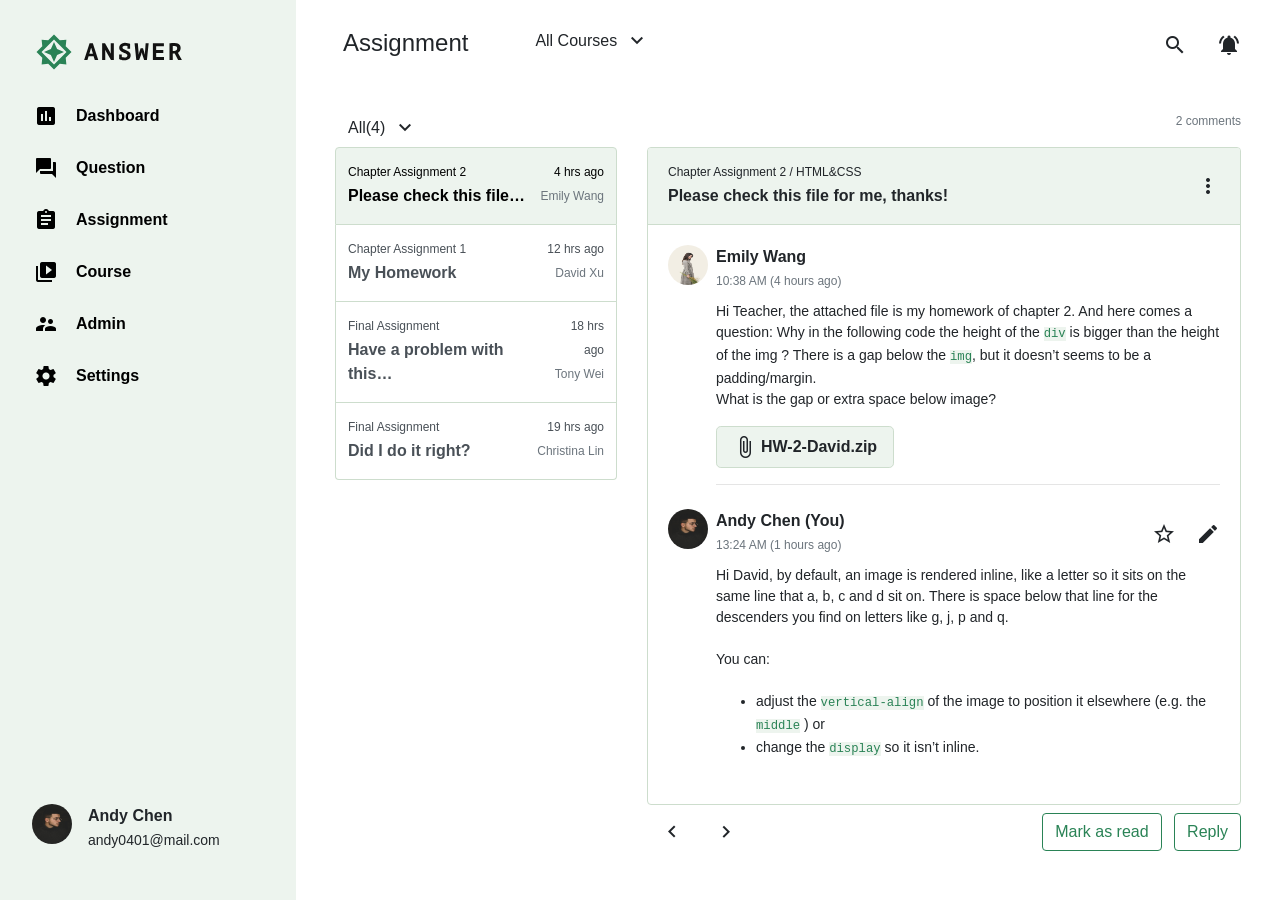
==== index.html @ 3e81391b "Update 2020-06-01T17:28:02.385Z" ====
<!DOCTYPE html>
<html lang="en">

<head>
  <meta charset="UTF-8">
  <meta name="viewport" content="width=device-width, initial-scale=1.0">
  <meta http-equiv="X-UA-Compatible" content="ie=edge">
  <title>Assignment</title>
  <link rel="stylesheet" href="./assets/style/all.css">
  <link href="https://fonts.googleapis.com/icon?family=Material+Icons"
      rel="stylesheet">
</head>

<body>
  <div class="d-flex">
    <div class="sider">
    <a class="logo d-block" href="assignment.html">
      <h1 class=" hide-text">ANSWER</h1>
    </a>
      <ul class="list-unstyled font-weight-bold">
        <li>
          <a class="d-flex" href="">
            <i class="material-icons icon">
              assessment
            </i>
            <p class="font-1">Dashboard</p>
          </a>
        </li>
        <li >
          <a class="d-flex" href="">
            <i class="material-icons icon">
              question_answer
            </i>
            <p class="font-1">Question</p>
          </a>
        </li>
        <li >
          <a class="d-flex" href="assignment.html">
            <i class="material-icons icon">
              assignment
            </i>
            <p class="font-1">Assignment</p>
          </a>
        </li>
        <li >
          <a class="d-flex" href="">
            <i class="material-icons icon">
              video_library
            </i>
            <p class="font-1">Course</p>
          </a>
        </li>
        <li >
          <a class="d-flex" href="admin.html">
            <i class="material-icons icon">
              supervisor_account
            </i>
            <p class="font-1">Admin</p>
          </a>
        </li>
        <li >
          <a class="d-flex" href="">
            <i class="material-icons icon">
              settings
            </i>
            <p class="font-1">Settings</p>
          </a>
        </li>
      </ul> 
      <section class="user d-flex">
        <img class="userPic bg-cover mr-3" src="./assets/images/andychen.jpeg" alt="">
        <p class="userName font-1">Andy Chen  <br>
          <span class="userEmail">andy0401@mail.com</span> 
        </p>
      </section>
          
      
    </div>
    <div class="container-fluid">
      <div class="pl-4 pr-4">
<nav class="nav d-flex justify-content-between align-items-center mb-3">
  <div class="d-flex">
    <h2 class="p-2 bd-highlight assignmentTitle">Assignment</h2>
    <div class="mt-1">
      <a class="btn d-flex align-items-center font-1" href="#" role="button" id="dropdownMenuLink" data-toggle="dropdown" aria-haspopup="true" aria-expanded="false">
        All Courses
        <i class="material-icons ml-2 color-primary">keyboard_arrow_down</i>
      </a>

      <div class="dropdown-menu" aria-labelledby="dropdownMenuLink" x-placement="bottom-start" style="position: absolute; will-change: transform; top: 0px; left: 0px; transform: translate3d(0px, 41px, 0px);">
        <a class="dropdown-item" href="#">Action</a>
        <a class="dropdown-item" href="#">Another action</a>
        <a class="dropdown-item" href="#">Something else here</a>
      </div>
    </div>
  </div> 
  <div class="mt-1">
      <i class="material-icons icon-search">
           search
      </i>
      <i class="material-icons">
           notifications_active
      </i>
  </div>
</nav>
<div class="d-flex justify-content-between">
  <div class="dropdown">
    <a class="btn d-flex align-items-center" href="#" role="button" id="dropdownMenuLink" data-toggle="dropdown" aria-haspopup="true" aria-expanded="false">
      All(4)
      <i class="material-icons ml-2 color-primary">keyboard_arrow_down</i>
    </a>
    <div class="dropdown-menu" aria-labelledby="dropdownMenuLink" x-placement="bottom-start" style="position: absolute; will-change: transform; top: 0px; left: 0px; transform: translate3d(0px, 41px, 0px);">
      <a class="dropdown-item" href="#">Action</a>
      <a class="dropdown-item" href="#">Another action</a>
      <a class="dropdown-item" href="#">Something else here</a>
    </div>
  </div>
  <div class="text-muted font-2">2 comments</div>
</div>
<div class="row ">
  <div class="col-4">
    <div class="list-group" id="list-tab" role="tablist">
      <a class="list-group-item list-group-item-action active" id="list-home-list" data-toggle="list" href="#list-home" role="tab" aria-controls="home">
        <ul class="d-flex justify-content-between list-unstyled">
          <li class="font-2">
            <ul class="list-unstyled">
              <li class="font-2">Chapter Assignment 2</li>
              <li class="font-1 font-weight-bold">Please check this file…</li>
            </ul>
          </li>
          <li class="font-2">
            <ul class="list-unstyled text-right">
              <li class="font-2">4 hrs ago</li>
              <li class="font-2 text-muted">Emily Wang</li>
            </ul>
          </li>
        </ul>
      </a>
      <a class="list-group-item list-group-item-action" id="list-profile-list" data-toggle="list" href="#list-profile" role="tab" aria-controls="profile">
        <ul class="d-flex justify-content-between list-unstyled">
          <li class="font-2">
            <ul class="list-unstyled">
              <li class="font-2">Chapter Assignment 1</li>
              <li class="font-1 font-weight-bold">My Homework</li>
            </ul>
          </li>
          <li class="font-2">
            <ul class="list-unstyled text-right">
              <li class="font-2">12 hrs ago</li>
              <li class="font-2 text-muted">David Xu</li>
            </ul>
          </li>
        </ul>
      </a>
      <a class="list-group-item list-group-item-action" id="list-messages-list" data-toggle="list" href="#list-messages" role="tab" aria-controls="messages">
        <ul class="d-flex justify-content-between list-unstyled">
          <li class="font-2">
            <ul class="list-unstyled">
              <li class="font-2">Final Assignment</li>
              <li class="font-1 font-weight-bold">Have a problem with this…</li>
            </ul>
          </li>
          <li class="font-2">
            <ul class="list-unstyled text-right">
              <li class="font-2">18 hrs ago</li>
              <li class="font-2 text-muted">Tony Wei</li>
            </ul>
          </li>
        </ul>
      </a>
      <a class="list-group-item list-group-item-action" id="list-settings-list" data-toggle="list" href="#list-settings" role="tab" aria-controls="settings">
        <ul class="d-flex justify-content-between list-unstyled">
          <li class="font-2">
            <ul class="list-unstyled">
              <li class="font-2">Final Assignment</li>
              <li class="font-1 font-weight-bold">Did I do it right?</li>
            </ul>
          </li>
          <li class="font-2">
            <ul class="list-unstyled text-right">
              <li class="font-2">19 hrs ago</li>
              <li class="font-2 text-muted">Christina Lin</li>
            </ul>
          </li>
        </ul>
      </a>
    </div>
  </div>
  <div class="col-8">
    <div class="tab-content " id="nav-tabContent">
      <div class="tab-pane fade show active" id="list-home" role="tabpanel" aria-labelledby="list-home-list">
        <div class="card">
          <div class="card-header d-flex justify-content-between align-items-center">
            <ul class="list-unstyled">
              <li class="font-2">Chapter Assignment 2 / HTML&CSS</li>
              <li class="font-1 font-weight-bold">Please check this file for me, thanks!</li>
            </ul>
            <i class="material-icons">
              more_vert
            </i>
          </div>
          <div class="card-body">
            <ul class="list-unstyled">
              <li class="media">
                <img class="userPic bg-cover mr-2" src="./assets/images/emilywang.jpeg" class="mr-3" alt="...">
                <div class="media-body font-3">
                  <ul class="list-unstyled mb-2">
                    <li class="font-1 font-weight-bold">Emily Wang</li>
                    <li class="font-2 text-muted">10:38 AM (4 hours ago)</li>
                  </ul>
                  Hi Teacher, the attached file is my homework of chapter 2. And here comes a question: Why in 
                  the following code the height of the <code class="bg-secondary text-primary">div</code>  is bigger than the height of the img ? There is a gap 
                  below the <code class="bg-secondary text-primary">img</code>, but it doesn’t seems to be a padding/margin. <br>
                  What is the gap or extra space below image?<br>
                  <button type="button" class="btn btn-secondary border-thirdary btn-lg mt-3 font-1 font-weight-bold d-flex">
                    <i class="material-icons mr-1">
                      attach_file
                    </i>
                    HW-2-David.zip
                  </button>
                </div>
              </li>
              <hr class="ml-5">
              <li class="media my-4">
                <img class="userPic bg-cover mr-2" src="./assets/images/andychen.jpeg" class="mr-3" alt="...">
                <div class="media-body font-3">
                  <div class="d-flex justify-content-between align-items-center">
                    <ul class="list-unstyled mb-2">
                      <li class="font-1 font-weight-bold">Andy Chen (You)</li>
                      <li class="font-2 text-muted">13:24 AM (1 hours ago)</li>
                    </ul>
                  <div>
                    <i class="material-icons mr-3">
                    star_border
                  </i>
                  <i class="material-icons">
                    edit
                  </i>
                  </div>
                  </div>
                  Hi David, by default, an image is rendered inline, like a letter so it sits on the same line that a, b, c and d sit on. There is space below 
                  that line for the descenders you find on letters like g, j, p and q. 
                  <br>
                  <br>
                  You can: 　
                  <br>
                  <br>
                  <ul class="list-type">
                    <li>adjust the <code class="bg-secondary text-primary">vertical-align</code>  of the image to position it elsewhere (e.g. the <code class="bg-secondary text-primary">middle</code> ) or</li>
                    <li>change the <code class="bg-secondary text-primary">display</code> so it isn’t inline.</li>
                  </ul>
                  
                </div>
              </li>
            </ul>
          </div>
        </div>
      </div>
      <div class="tab-pane fade" id="list-profile" role="tabpanel" aria-labelledby="list-profile-list">
        <div class="card">
          <div class="card-header d-flex justify-content-between align-items-center">
            <ul class="list-unstyled">
              <li class="font-2">Chapter Assignment 2 / HTML&CSS</li>
              <li class="font-1 font-weight-bold">My Homework</li>
            </ul>
            <i class="material-icons">
              more_vert
            </i>
          </div>
          <div class="card-body">
            <ul class="list-unstyled">
              <li class="media">
                <img class="userPic bg-cover mr-2" src="./assets/images/emilywang.jpeg" class="mr-3" alt="...">
                <div class="media-body font-3">
                  <ul class="list-unstyled mb-2">
                    <li class="font-1 font-weight-bold">Emily Wang</li>
                    <li class="font-2 text-muted">10:38 AM (4 hours ago)</li>
                  </ul>
                  Hi Teacher, the attached file is my homework of chapter 2. And here comes a question: Why in 
                  the following code the height of the <code class="bg-secondary text-primary">div</code>  is bigger than the height of the img ? There is a gap 
                  below the <code class="bg-secondary text-primary">img</code>, but it doesn’t seems to be a padding/margin. <br>
                  What is the gap or extra space below image?<br>
                  <button type="button" class="btn btn-secondary border-thirdary btn-lg mt-3 font-1 font-weight-bold d-flex">
                    <i class="material-icons mr-1">
                      attach_file
                    </i>
                    HW-2-David.zip
                  </button>
                </div>
              </li>
              <hr class="ml-5">
              <li class="media my-4">
                <img class="userPic bg-cover mr-2" src="./assets/images/andychen.jpeg" class="mr-3" alt="...">
                <div class="media-body font-3">
                  <div class="d-flex justify-content-between align-items-center">
                    <ul class="list-unstyled mb-2">
                      <li class="font-1 font-weight-bold">Andy Chen (You)</li>
                      <li class="font-2 text-muted">13:24 AM (1 hours ago)</li>
                    </ul>
                  <div>
                    <i class="material-icons mr-3">
                    star_border
                  </i>
                  <i class="material-icons">
                    edit
                  </i>
                  </div>
                  </div>
                  Hi David, by default, an image is rendered inline, like a letter so it sits on the same line that a, b, c and d sit on. There is space below 
                  that line for the descenders you find on letters like g, j, p and q. 
                  <br>
                  <br>
                  You can: 　
                  <br>
                  <br>
                  <ul class="list-type">
                    <li>adjust the <code class="bg-secondary text-primary">vertical-align</code>  of the image to position it elsewhere (e.g. the <code class="bg-secondary text-primary">middle</code> ) or</li>
                    <li>change the <code class="bg-secondary text-primary">display</code> so it isn’t inline.</li>
                  </ul>
                  
                </div>
              </li>
            </ul>
          </div>
        </div>
      </div>
      <div class="tab-pane fade" id="list-messages" role="tabpanel" aria-labelledby="list-messages-list">
        <div class="card">
          <div class="card-header d-flex justify-content-between align-items-center">
            <ul class="list-unstyled">
              <li class="font-2">Chapter Assignment 2 / HTML&CSS</li>
              <li class="font-1 font-weight-bold">Have a problem with this</li>
            </ul>
            <i class="material-icons">
              more_vert
            </i>
          </div>
          <div class="card-body">
            <ul class="list-unstyled">
              <li class="media">
                <img class="userPic bg-cover mr-2" src="./assets/images/emilywang.jpeg" class="mr-3" alt="...">
                <div class="media-body font-3">
                  <ul class="list-unstyled mb-2">
                    <li class="font-1 font-weight-bold">Emily Wang</li>
                    <li class="font-2 text-muted">10:38 AM (4 hours ago)</li>
                  </ul>
                  Hi Teacher, the attached file is my homework of chapter 2. And here comes a question: Why in 
                  the following code the height of the <code class="bg-secondary text-primary">div</code>  is bigger than the height of the img ? There is a gap 
                  below the <code class="bg-secondary text-primary">img</code>, but it doesn’t seems to be a padding/margin. <br>
                  What is the gap or extra space below image?<br>
                  <button type="button" class="btn btn-secondary border-thirdary btn-lg mt-3 font-1 font-weight-bold d-flex">
                    <i class="material-icons mr-1">
                      attach_file
                    </i>
                    HW-2-David.zip
                  </button>
                </div>
              </li>
              <hr class="ml-5">
              <li class="media my-4">
                <img class="userPic bg-cover mr-2" src="./assets/images/andychen.jpeg" class="mr-3" alt="...">
                <div class="media-body font-3">
                  <div class="d-flex justify-content-between align-items-center">
                    <ul class="list-unstyled mb-2">
                      <li class="font-1 font-weight-bold">Andy Chen (You)</li>
                      <li class="font-2 text-muted">13:24 AM (1 hours ago)</li>
                    </ul>
                  <div>
                    <i class="material-icons mr-3">
                    star_border
                  </i>
                  <i class="material-icons">
                    edit
                  </i>
                  </div>
                  </div>
                  Hi David, by default, an image is rendered inline, like a letter so it sits on the same line that a, b, c and d sit on. There is space below 
                  that line for the descenders you find on letters like g, j, p and q. 
                  <br>
                  <br>
                  You can: 　
                  <br>
                  <br>
                  <ul class="list-type">
                    <li>adjust the <code class="bg-secondary text-primary">vertical-align</code>  of the image to position it elsewhere (e.g. the <code class="bg-secondary text-primary">middle</code> ) or</li>
                    <li>change the <code class="bg-secondary text-primary">display</code> so it isn’t inline.</li>
                  </ul>
                  
                </div>
              </li>
            </ul>
          </div>
        </div>
      </div>
      <div class="tab-pane fade" id="list-settings" role="tabpanel" aria-labelledby="list-settings-list">
        <div class="card">
          <div class="card-header d-flex justify-content-between align-items-center">
            <ul class="list-unstyled">
              <li class="font-2">Chapter Assignment 2 / HTML&CSS</li>
              <li class="font-1 font-weight-bold">Did I do it right?</li>
            </ul>
            <i class="material-icons">
              more_vert
            </i>
          </div>
          <div class="card-body">
            <ul class="list-unstyled">
              <li class="media">
                <img class="userPic bg-cover mr-2" src="./assets/images/emilywang.jpeg" class="mr-3" alt="...">
                <div class="media-body font-3">
                  <ul class="list-unstyled mb-2">
                    <li class="font-1 font-weight-bold">Emily Wang</li>
                    <li class="font-2 text-muted">10:38 AM (4 hours ago)</li>
                  </ul>
                  Hi Teacher, the attached file is my homework of chapter 2. And here comes a question: Why in 
                  the following code the height of the <code class="bg-secondary text-primary">div</code>  is bigger than the height of the img ? There is a gap 
                  below the <code class="bg-secondary text-primary">img</code>, but it doesn’t seems to be a padding/margin. <br>
                  What is the gap or extra space below image?<br>
                  <button type="button" class="btn btn-secondary border-thirdary btn-lg mt-3 font-1 font-weight-bold d-flex">
                    <i class="material-icons mr-1">
                      attach_file
                    </i>
                    HW-2-David.zip
                  </button>
                </div>
              </li>
              <hr class="ml-5">
              <li class="media my-4">
                <img class="userPic bg-cover mr-2" src="./assets/images/andychen.jpeg" class="mr-3" alt="...">
                <div class="media-body font-3">
                  <div class="d-flex justify-content-between align-items-center">
                    <ul class="list-unstyled mb-2">
                      <li class="font-1 font-weight-bold">Andy Chen (You)</li>
                      <li class="font-2 text-muted">13:24 AM (1 hours ago)</li>
                    </ul>
                  <div>
                    <i class="material-icons mr-3">
                    star_border
                  </i>
                  <i class="material-icons">
                    edit
                  </i>
                  </div>
                  </div>
                  Hi David, by default, an image is rendered inline, like a letter so it sits on the same line that a, b, c and d sit on. There is space below 
                  that line for the descenders you find on letters like g, j, p and q. 
                  <br>
                  <br>
                  You can: 　
                  <br>
                  <br>
                  <ul class="list-type">
                    <li>adjust the <code class="bg-secondary text-primary">vertical-align</code>  of the image to position it elsewhere (e.g. the <code class="bg-secondary text-primary">middle</code> ) or</li>
                    <li>change the <code class="bg-secondary text-primary">display</code> so it isn’t inline.</li>
                  </ul>
                </div>
              </li>
            </ul>
          </div>
        </div>
      </div>
    </div>
    <div class="d-flex justify-content-between mt-2 position-relative">
      <div>
        <a href="#" class="btn active" role="button" aria-pressed="true">
          <i class="material-icons">
            keyboard_arrow_left
          </i>
        </a>
        <a href="#" class="btn active" role="button" aria-pressed="true">
          <i class="material-icons">
            keyboard_arrow_right
          </i>
        </a>
      </div>
      <div>
        <button type="button" class="btn btn-outline-primary btn-mg mr-2">Mark as read</button>
        <button type="button" class="btn btn-outline-primary btn-sg " id="reply-show">Reply</button> 
      </div>
    </div>
    <div class="reply position-absolute" id="reply">
      <div class="card">
        <div class="card-header d-flex align-items-center">
          <div class="dropdown mr-3">
            <a class="btn dropdown-toggle font-weight-bold font-1" href="#" role="button" id="dropdownMenuLink" data-toggle="dropdown" aria-haspopup="true" aria-expanded="false">
              Body Text
            </a>
            <div class="dropdown-menu" aria-labelledby="dropdownMenuLink" x-placement="bottom-start" style="position: absolute; transform: translate3d(0px, 41px, 0px); top: 0px; left: 0px; will-change: transform;">
              <a class="dropdown-item" href="#">Action</a>
              <a class="dropdown-item" href="#">Another action</a>
              <a class="dropdown-item" href="#">Something else here</a>
            </div>
          </div>
          <a href="#" class="text-dark text-decoration-none d-flex  mr-3">
            <span class="material-icons">
              format_bold
            </span>
          </a>
          <a href="#" class="text-dark text-decoration-none d-flex  mr-3">
            <span class="material-icons">
              format_italic
            </span>
          </a>
          <a href="#" class="text-dark text-decoration-none d-flex  mr-3">
            <span class="material-icons">
              format_list_bulleted
            </span>
          </a>
          <a href="#" class="text-dark text-decoration-none d-flex  mr-3">
            <span class="material-icons">
              format_list_numbered
            </span>
          </a>
          <a href="#" class="text-dark text-decoration-none d-flex  mr-3">
            <span class="material-icons">
              photo
            </span>
          </a>
          <a href="#" class="text-dark text-decoration-none d-flex  mr-3">
            <span class="material-icons">
              link
            </span>
          </a>
          <a href="#" class="text-dark text-decoration-none d-flex mr-3">
            <span class="material-icons">
              code
            </span>
          </a>
        </div>
        <div class="card-body">
          <textarea class="form-control font-1 text-muted border-0" id="exampleFormControlTextarea1" rows="6" placeholder="Reply an answer…"></textarea>
        </div>
        <div class="d-flex justify-content-end">
          <button  class="btn btn-outline-primary btn-mg  mr-2" data-dismiss="modal" id="cancel">Cancel</button>
          <button type="button" class="btn btn-outline-primary btn-mg mr-2" type="submit">Reply</button>
        </div>
        
      </div>

    </div>
         
  </div>
</div>
</div>
    </div>
  </div>
  <script src="https://code.jquery.com/jquery-3.3.1.slim.min.js" integrity="sha384-q8i/X+965DzO0rT7abK41JStQIAqVgRVzpbzo5smXKp4YfRvH+8abtTE1Pi6jizo" crossorigin="anonymous"></script>
  <script src="https://cdnjs.cloudflare.com/ajax/libs/popper.js/1.14.6/umd/popper.min.js" integrity="sha384-wHAiFfRlMFy6i5SRaxvfOCifBUQy1xHdJ/yoi7FRNXMRBu5WHdZYu1hA6ZOblgut" crossorigin="anonymous"></script>
  <script src="https://stackpath.bootstrapcdn.com/bootstrap/4.2.1/js/bootstrap.min.js" integrity="sha384-B0UglyR+jN6CkvvICOB2joaf5I4l3gm9GU6Hc1og6Ls7i6U/mkkaduKaBhlAXv9k" crossorigin="anonymous"></script>
  
  <script src="assets/js/all.js"></script>
</body>
</html>
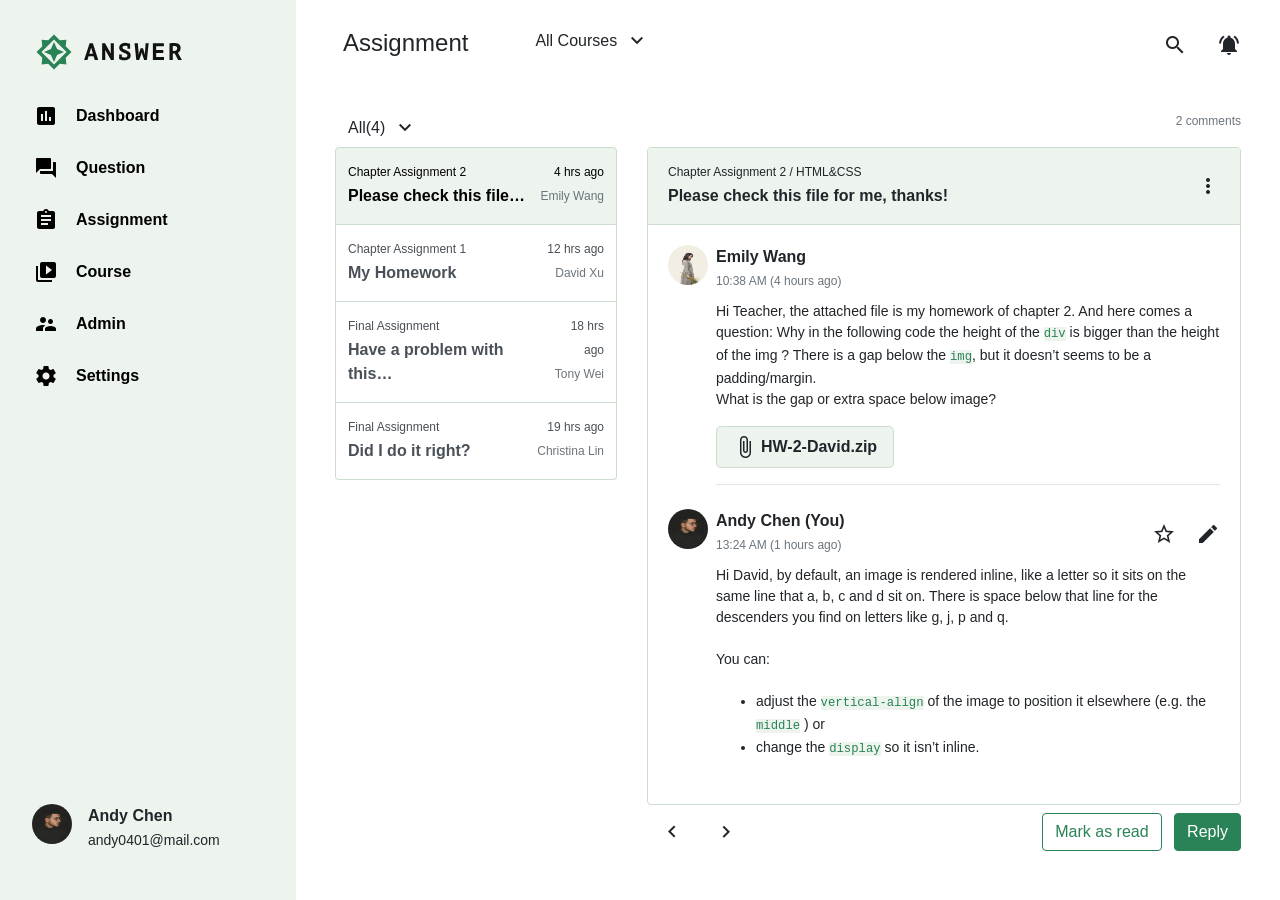
==== commit 643b745d: "Update 2020-06-04T09:10:52.342Z" ====
--- a/index.html
+++ b/index.html
@@ -68,7 +68,7 @@
         </li>
       </ul> 
       <section class="user d-flex">
-        <img class="userPic bg-cover mr-3" src="./assets/images/andychen.jpeg" alt="">
+        <img class="headshot bg-cover mr-3" src="./assets/images/andychen.jpeg" alt="">
         <p class="userName font-1">Andy Chen  <br>
           <span class="userEmail">andy0401@mail.com</span> 
         </p>
@@ -82,7 +82,7 @@
   <div class="d-flex">
     <h2 class="p-2 bd-highlight assignmentTitle">Assignment</h2>
     <div class="mt-1">
-      <a class="btn d-flex align-items-center font-1" href="#" role="button" id="dropdownMenuLink" data-toggle="dropdown" aria-haspopup="true" aria-expanded="false">
+      <a class="btn d-flex align-items-center font-1 " href="#" role="button" id="dropdownMenuLink" data-toggle="dropdown" aria-haspopup="true" aria-expanded="false">
         All Courses
         <i class="material-icons ml-2 color-primary">keyboard_arrow_down</i>
       </a>
@@ -202,7 +202,7 @@
           <div class="card-body">
             <ul class="list-unstyled">
               <li class="media">
-                <img class="userPic bg-cover mr-2" src="./assets/images/emilywang.jpeg" class="mr-3" alt="...">
+                <img class="headshot bg-cover mr-2" src="./assets/images/emilywang.jpeg" class="mr-3" alt="...">
                 <div class="media-body font-3">
                   <ul class="list-unstyled mb-2">
                     <li class="font-1 font-weight-bold">Emily Wang</li>
@@ -222,7 +222,7 @@
               </li>
               <hr class="ml-5">
               <li class="media my-4">
-                <img class="userPic bg-cover mr-2" src="./assets/images/andychen.jpeg" class="mr-3" alt="...">
+                <img class="headshot bg-cover mr-2" src="./assets/images/andychen.jpeg" class="mr-3" alt="...">
                 <div class="media-body font-3">
                   <div class="d-flex justify-content-between align-items-center">
                     <ul class="list-unstyled mb-2">
@@ -270,7 +270,7 @@
           <div class="card-body">
             <ul class="list-unstyled">
               <li class="media">
-                <img class="userPic bg-cover mr-2" src="./assets/images/emilywang.jpeg" class="mr-3" alt="...">
+                <img class="headshot bg-cover mr-2" src="./assets/images/emilywang.jpeg" class="mr-3" alt="...">
                 <div class="media-body font-3">
                   <ul class="list-unstyled mb-2">
                     <li class="font-1 font-weight-bold">Emily Wang</li>
@@ -290,7 +290,7 @@
               </li>
               <hr class="ml-5">
               <li class="media my-4">
-                <img class="userPic bg-cover mr-2" src="./assets/images/andychen.jpeg" class="mr-3" alt="...">
+                <img class="headshot bg-cover mr-2" src="./assets/images/andychen.jpeg" class="mr-3" alt="...">
                 <div class="media-body font-3">
                   <div class="d-flex justify-content-between align-items-center">
                     <ul class="list-unstyled mb-2">
@@ -338,7 +338,7 @@
           <div class="card-body">
             <ul class="list-unstyled">
               <li class="media">
-                <img class="userPic bg-cover mr-2" src="./assets/images/emilywang.jpeg" class="mr-3" alt="...">
+                <img class="headshot bg-cover mr-2" src="./assets/images/emilywang.jpeg" class="mr-3" alt="...">
                 <div class="media-body font-3">
                   <ul class="list-unstyled mb-2">
                     <li class="font-1 font-weight-bold">Emily Wang</li>
@@ -358,7 +358,7 @@
               </li>
               <hr class="ml-5">
               <li class="media my-4">
-                <img class="userPic bg-cover mr-2" src="./assets/images/andychen.jpeg" class="mr-3" alt="...">
+                <img class="headshot bg-cover mr-2" src="./assets/images/andychen.jpeg" class="mr-3" alt="...">
                 <div class="media-body font-3">
                   <div class="d-flex justify-content-between align-items-center">
                     <ul class="list-unstyled mb-2">
@@ -406,7 +406,7 @@
           <div class="card-body">
             <ul class="list-unstyled">
               <li class="media">
-                <img class="userPic bg-cover mr-2" src="./assets/images/emilywang.jpeg" class="mr-3" alt="...">
+                <img class="headshot bg-cover mr-2" src="./assets/images/emilywang.jpeg" class="mr-3" alt="...">
                 <div class="media-body font-3">
                   <ul class="list-unstyled mb-2">
                     <li class="font-1 font-weight-bold">Emily Wang</li>
@@ -426,7 +426,7 @@
               </li>
               <hr class="ml-5">
               <li class="media my-4">
-                <img class="userPic bg-cover mr-2" src="./assets/images/andychen.jpeg" class="mr-3" alt="...">
+                <img class="headshot bg-cover mr-2" src="./assets/images/andychen.jpeg" class="mr-3" alt="...">
                 <div class="media-body font-3">
                   <div class="d-flex justify-content-between align-items-center">
                     <ul class="list-unstyled mb-2">
@@ -475,7 +475,7 @@
       </div>
       <div>
         <button type="button" class="btn btn-outline-primary btn-mg mr-2">Mark as read</button>
-        <button type="button" class="btn btn-outline-primary btn-sg " id="reply-show">Reply</button> 
+        <button type="button" class="btn btn-primary btn-sg " id="reply-show">Reply</button> 
       </div>
     </div>
     <div class="reply position-absolute" id="reply">
@@ -547,7 +547,6 @@
   <script src="https://code.jquery.com/jquery-3.3.1.slim.min.js" integrity="sha384-q8i/X+965DzO0rT7abK41JStQIAqVgRVzpbzo5smXKp4YfRvH+8abtTE1Pi6jizo" crossorigin="anonymous"></script>
   <script src="https://cdnjs.cloudflare.com/ajax/libs/popper.js/1.14.6/umd/popper.min.js" integrity="sha384-wHAiFfRlMFy6i5SRaxvfOCifBUQy1xHdJ/yoi7FRNXMRBu5WHdZYu1hA6ZOblgut" crossorigin="anonymous"></script>
   <script src="https://stackpath.bootstrapcdn.com/bootstrap/4.2.1/js/bootstrap.min.js" integrity="sha384-B0UglyR+jN6CkvvICOB2joaf5I4l3gm9GU6Hc1og6Ls7i6U/mkkaduKaBhlAXv9k" crossorigin="anonymous"></script>
-  
   <script src="assets/js/all.js"></script>
 </body>
 </html>
